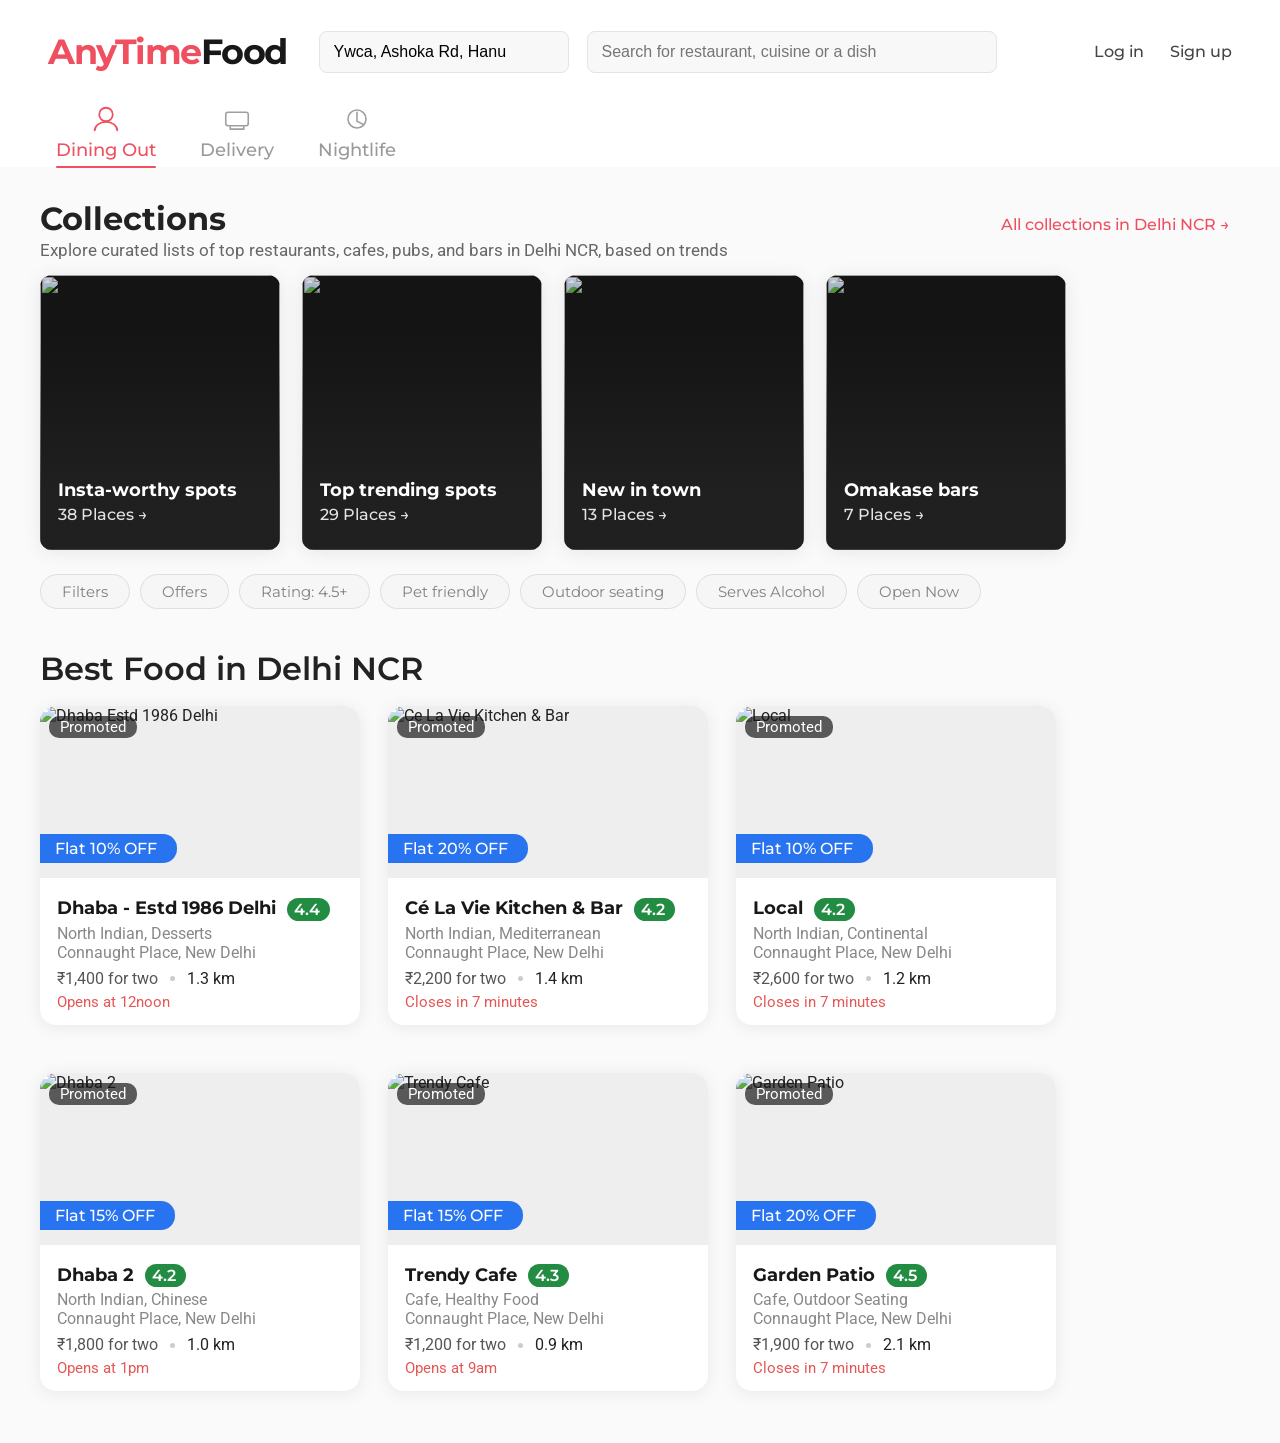
==== diningin.html @ 7a2fdbac "This is my First Website" ====
<!DOCTYPE html>
<html lang="en">
<head>
  <meta charset="UTF-8"/>
  <meta name="viewport" content="width=device-width,initial-scale=1.0"/>
  <title>Zomato Collections Example</title>
  <link href="https://fonts.googleapis.com/css2?family=Montserrat:wght@700;500;400&family=Roboto:wght@400;500&display=swap" rel="stylesheet">
  <style>
    body {
      background: #fafafa;
      font-family: 'Roboto', sans-serif;
      margin: 0;
      padding: 0;
      color: #222;
    }
    /* Header */
    .header {
      display: flex;
      align-items: center;
      padding: 30px 48px 8px 48px;
      background: #fff;
      box-shadow: 0 1px 0 #ececec;
    }
    .logo {
      font-family: 'Montserrat', sans-serif;
      font-size: 2.2rem;
      color: #181818;
      font-weight: bold;
      letter-spacing: -1.5px;
    }
    .logo span { color: #ef4f5f; }
    .searchbar-wrap {
      margin-left: 32px;
      flex: 1;
      display: flex;
      gap: 12px;
      align-items: center;
    }
    .location-input, .search-input {
      border: 1px solid #e4e4e4;
      border-radius: 8px;
      background: #f8f8f8;
      padding: 11px 14px;
      margin-right: 6px;
      font-size: 1rem;
      width: 220px;
    }
    .search-input {
      width: 380px;
      margin-right: 0;
    }
    .nav-auth {
      margin-left: 30px;
      display: flex;
      gap: 26px;
      font-size: 1rem;
      font-family: 'Montserrat',sans-serif;
      font-weight: 500;
      color: #444;
    }
    .nav-auth a { text-decoration: none; color: #444; }
    .nav-auth a:hover { color: #ef4f5f; }

    /* Tabs Navigation */
    .tabs {
      display: flex;
      gap: 44px;
      justify-content: flex-start;
      align-items: center;
      padding: 20px 56px 0 56px;
      background: #fff;
    }
    .tab {
      display: flex;
      flex-direction: column;
      align-items: center;
      cursor: pointer;
      color: #999;
      font-family: 'Montserrat', sans-serif;
      font-size: 1.1rem;
      font-weight: 500;
      position: relative;
      padding-bottom: 7px;
      transition: color 0.18s;
    }
    .tab.selected {
      color: #ef4f5f;
    }
    .tab.selected::after {
      content: '';
      position: absolute;
      left: 0;
      right: 0;
      bottom: -1px;
      height: 2.5px;
      background: #ef4f5f;
      border-radius: 2px;
    }
    .tab svg {
      width: 36px; height: 36px;
      margin-bottom: 2px;
      display: block;
      opacity: 0.7;
    }
    .tab.selected svg { opacity: 1; }
    
    /* Main Section */
    .collections-section {
      max-width: 1200px;
      margin: 32px auto 0;
      padding: 0 26px;
    }
    .collections-header {
      display: flex;
      align-items: baseline;
      justify-content: space-between;
      margin-bottom: 3px;
    }
    .collections-header h2 {
      font-family: 'Montserrat', sans-serif;
      font-weight: 700;
      font-size: 2rem;
      margin: 0;
    }
    .collections-link {
      color: #ef4f5f;
      font-family: 'Montserrat', sans-serif;
      font-size: 1rem;
      text-decoration: none;
      font-weight: 500;
      cursor: pointer;
      margin-right: 10px;
    }
    .collections-desc {
      color: #666;
      font-size: 1.04rem;
      margin-bottom: 15px;
      margin-top: 2px;
    }
    /* Cards */
    .card-list {
      display: flex;
      gap: 22px;
      margin-bottom: 24px;
    }
    .collection-card {
      position: relative;
      border-radius: 12px;
      overflow: hidden;
      cursor: pointer;
      box-shadow: 0 2px 18px rgb(60 60 60 / 10%);
      background: #111;
      transition: transform 0.2s;
      min-width: 220px;
      max-width: 240px;
      flex: 1 1 220px;
      height: 275px;
      display: flex;
      flex-direction: column;
      justify-content: flex-end;
    }
    .collection-card img {
      position: absolute;
      top: 0; left: 0;
      width: 100%; height: 100%;
      object-fit: cover;
      z-index: 1;
      transition: opacity 0.2s;
    }
    .collection-card:hover {
      transform: translateY(-7px) scale(1.02);
      box-shadow: 0 8px 28px 0 rgb(239 79 95 / 30%);
    }
    .card-gradient {
      position: absolute;
      left: 0; right: 0; bottom: 0; top: 0;
      background: linear-gradient(0deg,rgba(35,35,35,0.82) 21%,rgba(35,35,35,0.188) 77%);
      z-index: 2;
    }
    .card-content {
      position: relative;
      z-index: 3;
      color: #fff;
      padding: 0 18px 26px 18px;
      font-family: 'Montserrat', sans-serif;
      pointer-events: none;
    }
    .card-title {
      font-size: 1.1rem;
      font-weight: bold;
      margin-bottom: 5px;
    }
    .card-places {
      font-size: 1rem;
      color: #e3e3e3;
      font-weight: 500;
    }
    /* Responsive */
    @media (max-width: 900px) {
      .header, .tabs { padding: 7vw 3vw 0 3vw; }
      .collections-section { padding: 0 6vw; }
      .card-list { flex-wrap: wrap; gap: 16px; }
      .collection-card { min-width: 150px; max-width: 49vw; height: 185px;}
    }
    .food-grid-section {
  max-width: 1200px;
  margin: 0 auto 40px auto;
  padding: 0 28px;
}

.food-grid-title {
  font-family: 'Montserrat', sans-serif;
  font-size: 2rem;
  margin: 24px 0 18px 0;
  font-weight: 600;
  color: #222;
}

.food-card-list {
  display: flex;
  flex-wrap: wrap;
  gap: 36px 28px;
  justify-content: flex-start;
}

.food-card {
  background: #fff;
  border-radius: 16px;
  box-shadow: 0 2px 16px rgb(80 80 80 / 10%);
  overflow: hidden;
  width: 320px;
  margin-bottom: 12px;
  transition: box-shadow 0.2s, transform 0.2s;
  display: flex;
  flex-direction: column;
}

.food-card:hover {
  box-shadow: 0 6px 30px rgb(239 79 95 / 14%);
  transform: translateY(-6px) scale(1.02);
}

.card-img-wrap {
  position: relative;
  height: 172px;
  width: 100%;
  overflow: hidden;
  background: #eee;
}

.card-img-wrap img {
  width: 100%;
  height: 100%;
  object-fit: cover;
}

.promoted {
  position: absolute;
  top: 10px;
  left: 9px;
  background: rgba(20,20,20,0.68);
  color: #fff;
  font-size: 0.93rem;
  padding: 2px 11px;
  border-radius: 10px;
  z-index: 2;
  font-family: 'Roboto',sans-serif;
}

.offer-banner {
  position: absolute;
  bottom: 15px;
  left: 0;
  background: #2874f0;
  color: #fff;
  font-size: 1rem;
  font-weight: 500;
  padding: 5px 20px 5px 15px;
  border-top-right-radius: 14px;
  border-bottom-right-radius: 14px;
  z-index: 2;
  font-family: 'Montserrat',sans-serif;
}

.offer-banner.blue {
  background: #2874f0;
}

.food-card-body {
  padding: 18px 17px 14px 17px;
  display: flex;
  flex-direction: column;
  min-height: 103px;
}

.restaurant-title {
  font-family: 'Montserrat',sans-serif;
  font-size: 1.13rem;
  font-weight: 700;
  margin-bottom: 3px;
  color: #181818;
}

.rating {
  background: #228c42;
  color: white;
  padding: 2px 10px 2px 7px;
  font-size: 0.99rem;
  font-weight: 600;
  border-radius: 14px;
  margin-left: 6px;
  vertical-align: middle;
  display: inline-block;
}

.food-card-desc {
  color: #888;
  font-size: 0.98rem;
  margin-bottom: 8px;
}
.food-card-meta {
  display: flex;
  align-items: center;
  font-size: 0.97rem;
  gap: 5px;
  color: #555;
  margin-bottom: 5px;
}

.meta-dot {
  display: inline-block;
  width: 5px;
  height: 5px;
  background: #ccc;
  border-radius: 50%;
  margin: 0 7px;
}

.meta-dist {
  text-align: right;
  color: #222;
  font-size: 0.97rem;
}

.food-card-time {
  font-size: 0.95rem;
  color: #e45756;
  font-weight: 500;
}

.food-card-time.close-soon {
  font-weight: 400;
  color: #e45756;
}

.food-card-time.red {
  color: #e45756;
}

/* Responsive styles */
@media (max-width: 1000px) {
  .food-card-list {
    justify-content: center;
  }
  .food-card {
    width: 90vw;
    max-width: 340px;
    margin-bottom: 15px;
  }
}

    
  </style>
</head>
<body>
  <div class="header">
    <span class="logo"><span>AnyTime</span>Food</span>
    <div class="searchbar-wrap">
      <input class="location-input" value="Ywca, Ashoka Rd, Hanu" />
      <input class="search-input" placeholder="Search for restaurant, cuisine or a dish" />
    </div>
    <div class="nav-auth">
      <a href="#">Log in</a>
      <a href="#">Sign up</a>
    </div>
  </div>
  <div class="tabs">
    <div class="tab selected">
      <!-- User SVG icon -->
      <svg viewBox="0 0 32 32" fill="none"><circle cx="16" cy="12" r="6" stroke="#ef4f5f" stroke-width="1.6"/><path d="M6 26c0-4 4.477-7.5 10-7.5S26 22 26 26" stroke="#ef4f5f" stroke-width="1.6" stroke-linecap="round"/></svg>
      Dining Out
    </div>
    <div class="tab">
      <svg viewBox="0 0 32 32" fill="none"><rect x="6" y="10" width="20" height="12" rx="2" stroke="#777" stroke-width="1.4"/><path d="M10 23v2h12v-2" stroke="#777" stroke-width="1.4" stroke-linecap="round"/></svg>
      Delivery
    </div>
    <div class="tab">
      <svg viewBox="0 0 32 32" fill="none"><circle cx="16" cy="16" r="8" stroke="#777" stroke-width="1.4"/><path d="M16 10v8l6 3" stroke="#777" stroke-width="1.4" stroke-linecap="round"/></svg>
      Nightlife
    </div>
  </div>
  <section class="collections-section">
    <div class="collections-header">
      <h2>Collections</h2>
      <a class="collections-link" href="#">All collections in Delhi NCR &rarr;</a>
    </div>
    <div class="collections-desc">
      Explore curated lists of top restaurants, cafes, pubs, and bars in Delhi NCR, based on trends
    </div>
    <div class="card-list">
      <div class="collection-card">
        <img src="https://images.unsplash.com/photo-1504674900247-0877df9cc836?auto=format&fit=crop&w=400&q=80" alt="">
        <div class="card-gradient"></div>
        <div class="card-content">
          <div class="card-title">Insta-worthy spots</div>
          <div class="card-places">38 Places &rarr;</div>
        </div>
      </div>
      <div class="collection-card">
        <img src="https://images.unsplash.com/photo-1506744038136-46273834b3fb?auto=format&fit=crop&w=400&q=80" alt="">
        <div class="card-gradient"></div>
        <div class="card-content">
          <div class="card-title">Top trending spots</div>
          <div class="card-places">29 Places &rarr;</div>
        </div>
      </div>
      <div class="collection-card">
        <img src="https://images.unsplash.com/photo-1464306076886-debca5e8a6b0?auto=format&fit=crop&w=400&q=80" alt="">
        <div class="card-gradient"></div>
        <div class="card-content">
          <div class="card-title">New in town</div>
          <div class="card-places">13 Places &rarr;</div>
        </div>
      </div>
      <div class="collection-card">
        <img src="https://images.unsplash.com/photo-1421622548261-c45bfe178854?auto=format&fit=crop&w=400&q=80" alt="">
        <div class="card-gradient"></div>
        <div class="card-content">
          <div class="card-title">Omakase bars</div>
          <div class="card-places">7 Places &rarr;</div>
        </div>
      </div>
    </div>
    <!-- Filters can go here -->
    <div style="display:flex; gap:10px; flex-wrap:wrap; margin-bottom:40px; font-family:'Montserrat';">
      <div style="background:#f6f6f6; border:1px solid #dedede; color:#818181; border-radius:25px; padding:7px 21px; font-size:15px;">Filters</div>
      <div style="background:#f6f6f6; border:1px solid #dedede; color:#818181; border-radius:25px; padding:7px 21px; font-size:15px;">Offers</div>
      <div style="background:#f6f6f6; border:1px solid #dedede; color:#818181; border-radius:25px; padding:7px 21px; font-size:15px;">Rating: 4.5+</div>
      <div style="background:#f6f6f6; border:1px solid #dedede; color:#818181; border-radius:25px; padding:7px 21px; font-size:15px;">Pet friendly</div>
      <div style="background:#f6f6f6; border:1px solid #dedede; color:#818181; border-radius:25px; padding:7px 21px; font-size:15px;">Outdoor seating</div>
      <div style="background:#f6f6f6; border:1px solid #dedede; color:#818181; border-radius:25px; padding:7px 21px; font-size:15px;">Serves Alcohol</div>
      <div style="background:#f6f6f6; border:1px solid #dedede; color:#818181; border-radius:25px; padding:7px 21px; font-size:15px;">Open Now</div>
    </div>
  </section>
  <!-- Best Food Grid Section -->
<section class="food-grid-section">
  <h2 class="food-grid-title">Best Food in Delhi NCR</h2>
  <div class="food-card-list">
    <!-- CARD 1 -->
    <div class="food-card">
      <div class="card-img-wrap">
        <img src="https://images.unsplash.com/photo-1506744038136-46273834b3fb?auto=format&fit=crop&w=400&q=80" alt="Dhaba Estd 1986 Delhi">
        <span class="promoted">Promoted</span>
        <span class="offer-banner blue">Flat 10% OFF</span>
      </div>
      <div class="food-card-body">
        <div class="restaurant-title">Dhaba - Estd 1986 Delhi <span class="rating green">4.4</span></div>
        <div class="food-card-desc">North Indian, Desserts<br>Connaught Place, New Delhi</div>
        <div class="food-card-meta">
          <span class="meta-text">&#8377;1,400 for two</span>
          <span class="meta-dot"></span>
          <span class="meta-dist">1.3 km</span>
        </div>
        <div class="food-card-time close-soon">Opens at 12noon</div>
      </div>
    </div>
    <!-- CARD 2 -->
    <div class="food-card">
      <div class="card-img-wrap">
        <img src="https://images.unsplash.com/photo-1464306076886-debca5e8a6b0?auto=format&fit=crop&w=400&q=80" alt="Ce La Vie Kitchen & Bar">
        <span class="promoted">Promoted</span>
        <span class="offer-banner blue">Flat 20% OFF</span>
      </div>
      <div class="food-card-body">
        <div class="restaurant-title">Cé La Vie Kitchen & Bar <span class="rating green">4.2</span></div>
        <div class="food-card-desc">North Indian, Mediterranean<br>Connaught Place, New Delhi</div>
        <div class="food-card-meta">
          <span class="meta-text">&#8377;2,200 for two</span>
          <span class="meta-dot"></span>
          <span class="meta-dist">1.4 km</span>
        </div>
        <div class="food-card-time close-soon red">Closes in 7 minutes</div>
      </div>
    </div>
    <!-- CARD 3 -->
    <div class="food-card">
      <div class="card-img-wrap">
        <img src="https://images.unsplash.com/photo-1421622548261-c45bfe178854?auto=format&fit=crop&w=400&q=80" alt="Local">
        <span class="promoted">Promoted</span>
        <span class="offer-banner blue">Flat 10% OFF</span>
      </div>
      <div class="food-card-body">
        <div class="restaurant-title">Local <span class="rating green">4.2</span></div>
        <div class="food-card-desc">North Indian, Continental<br>Connaught Place, New Delhi</div>
        <div class="food-card-meta">
          <span class="meta-text">&#8377;2,600 for two</span>
          <span class="meta-dot"></span>
          <span class="meta-dist">1.2 km</span>
        </div>
        <div class="food-card-time close-soon red">Closes in 7 minutes</div>
      </div>
    </div>
    <!-- CARD 4 -->
    <div class="food-card">
      <div class="card-img-wrap">
        <img src="https://images.unsplash.com/photo-1504674900247-0877df9cc836?auto=format&fit=crop&w=400&q=80" alt="Dhaba 2">
        <span class="promoted">Promoted</span>
        <span class="offer-banner blue">Flat 15% OFF</span>
      </div>
      <div class="food-card-body">
        <div class="restaurant-title">Dhaba 2 <span class="rating green">4.2</span></div>
        <div class="food-card-desc">North Indian, Chinese<br>Connaught Place, New Delhi</div>
        <div class="food-card-meta">
          <span class="meta-text">&#8377;1,800 for two</span>
          <span class="meta-dot"></span>
          <span class="meta-dist">1.0 km</span>
        </div>
        <div class="food-card-time close-soon">Opens at 1pm</div>
      </div>
    </div>
    <!-- CARD 5 -->
    <div class="food-card">
      <div class="card-img-wrap">
        <img src="https://images.unsplash.com/photo-1506744038136-46273834b3fb?auto=format&fit=crop&w=400&q=80" alt="Trendy Cafe">
        <span class="promoted">Promoted</span>
        <span class="offer-banner blue">Flat 15% OFF</span>
      </div>
      <div class="food-card-body">
        <div class="restaurant-title">Trendy Cafe <span class="rating green">4.3</span></div>
        <div class="food-card-desc">Cafe, Healthy Food<br>Connaught Place, New Delhi</div>
        <div class="food-card-meta">
          <span class="meta-text">&#8377;1,200 for two</span>
          <span class="meta-dot"></span>
          <span class="meta-dist">0.9 km</span>
        </div>
        <div class="food-card-time close-soon">Opens at 9am</div>
      </div>
    </div>
    <!-- CARD 6 -->
    <div class="food-card">
      <div class="card-img-wrap">
        <img src="https://images.unsplash.com/photo-1464306076886-debca5e8a6b0?auto=format&fit=crop&w=400&q=80" alt="Garden Patio">
        <span class="promoted">Promoted</span>
        <span class="offer-banner blue">Flat 20% OFF</span>
      </div>
      <div class="food-card-body">
        <div class="restaurant-title">Garden Patio <span class="rating green">4.5</span></div>
        <div class="food-card-desc">Cafe, Outdoor Seating<br>Connaught Place, New Delhi</div>
        <div class="food-card-meta">
          <span class="meta-text">&#8377;1,900 for two</span>
          <span class="meta-dot"></span>
          <span class="meta-dist">2.1 km</span>
        </div>
        <div class="food-card-time close-soon red">Closes in 7 minutes</div>
      </div>
    </div>
  </div>
</section>

</body>
</html>
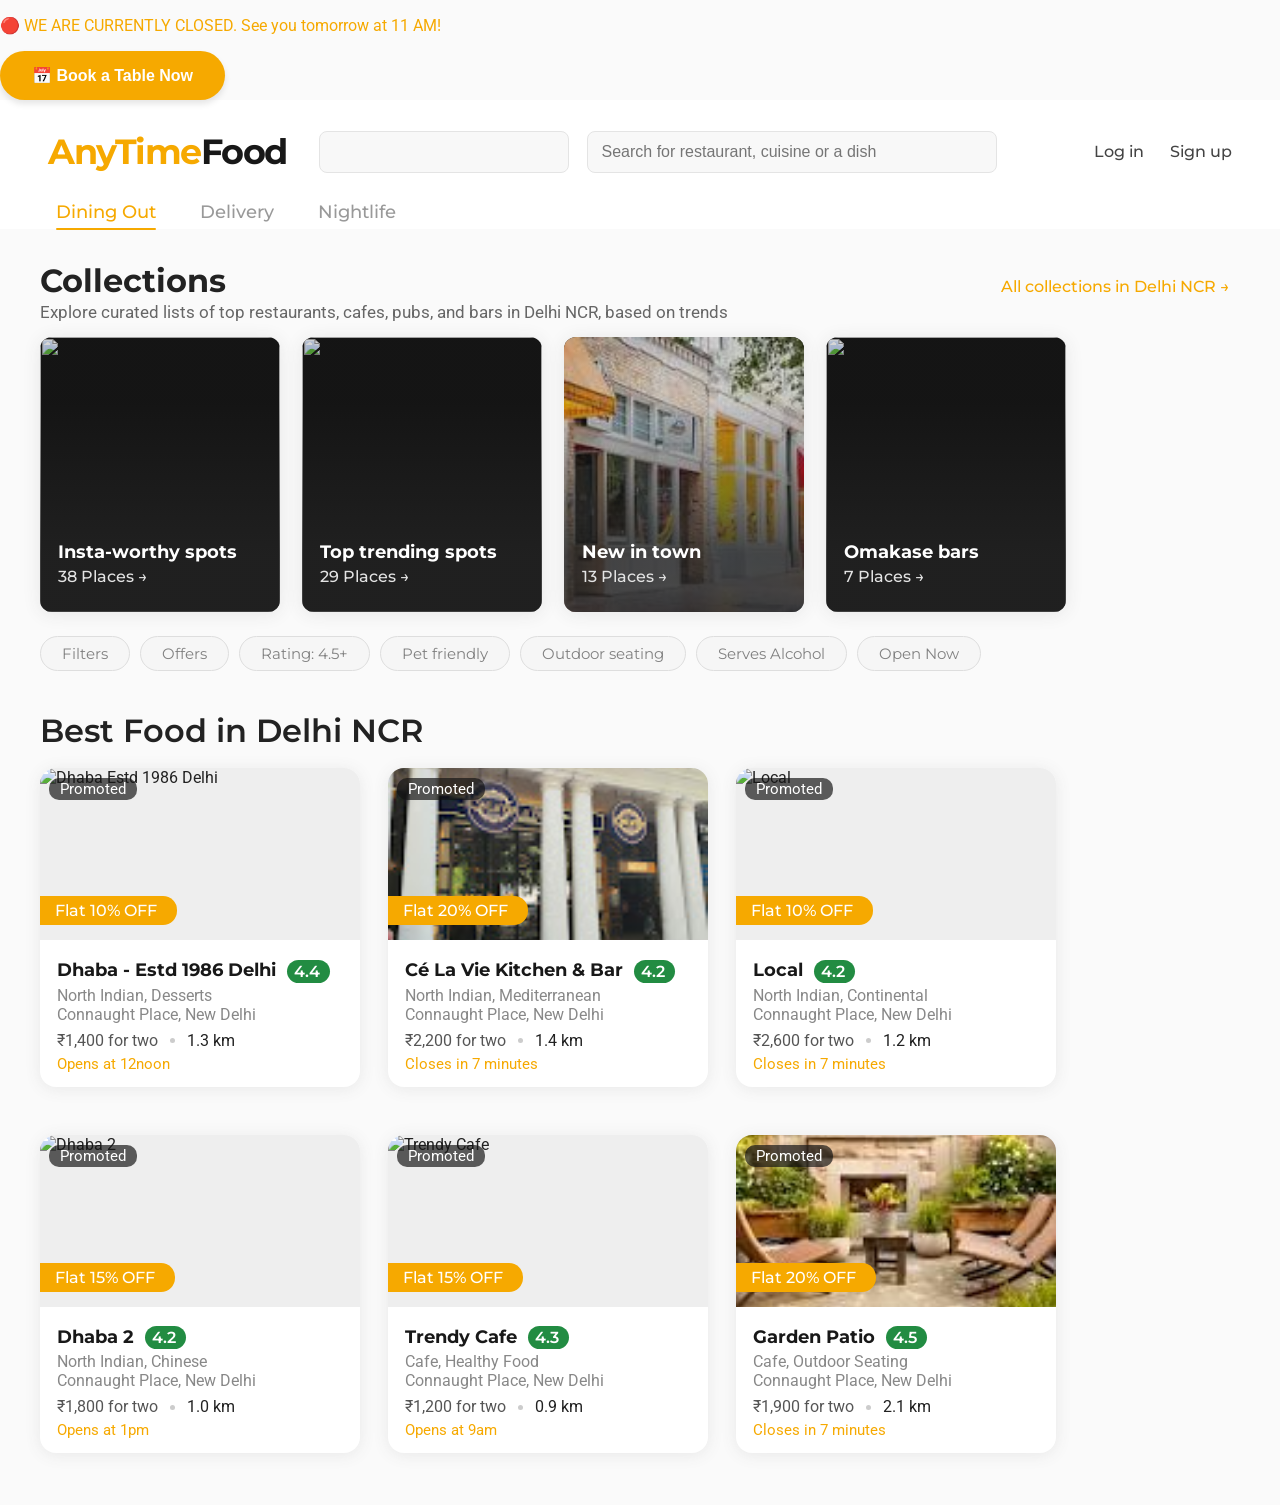
==== commit 7d0be489: "Refactor code structure for improved readability and maintainability" ====
--- a/diningin.html
+++ b/diningin.html
@@ -3,7 +3,7 @@
 <head>
   <meta charset="UTF-8"/>
   <meta name="viewport" content="width=device-width,initial-scale=1.0"/>
-  <title>Zomato Collections Example</title>
+  <title>Dining In</title>
   <link href="https://fonts.googleapis.com/css2?family=Montserrat:wght@700;500;400&family=Roboto:wght@400;500&display=swap" rel="stylesheet">
   <style>
     body {
@@ -13,7 +13,7 @@
       padding: 0;
       color: #222;
     }
-    /* Header */
+
     .header {
       display: flex;
       align-items: center;
@@ -28,7 +28,7 @@
       font-weight: bold;
       letter-spacing: -1.5px;
     }
-    .logo span { color: #ef4f5f; }
+    .logo span { color: #f6a900; }
     .searchbar-wrap {
       margin-left: 32px;
       flex: 1;
@@ -59,9 +59,9 @@
       color: #444;
     }
     .nav-auth a { text-decoration: none; color: #444; }
-    .nav-auth a:hover { color: #ef4f5f; }
-
-    /* Tabs Navigation */
+    .nav-auth a:hover { color: #f6a900; }
+
+    
     .tabs {
       display: flex;
       gap: 44px;
@@ -84,7 +84,7 @@
       transition: color 0.18s;
     }
     .tab.selected {
-      color: #ef4f5f;
+      color: #f6a900;
     }
     .tab.selected::after {
       content: '';
@@ -93,7 +93,7 @@
       right: 0;
       bottom: -1px;
       height: 2.5px;
-      background: #ef4f5f;
+      background: #f6a900;
       border-radius: 2px;
     }
     .tab svg {
@@ -104,7 +104,7 @@
     }
     .tab.selected svg { opacity: 1; }
     
-    /* Main Section */
+   
     .collections-section {
       max-width: 1200px;
       margin: 32px auto 0;
@@ -123,7 +123,7 @@
       margin: 0;
     }
     .collections-link {
-      color: #ef4f5f;
+      color: #f6a900;
       font-family: 'Montserrat', sans-serif;
       font-size: 1rem;
       text-decoration: none;
@@ -137,7 +137,7 @@
       margin-bottom: 15px;
       margin-top: 2px;
     }
-    /* Cards */
+  
     .card-list {
       display: flex;
       gap: 22px;
@@ -195,7 +195,7 @@
       color: #e3e3e3;
       font-weight: 500;
     }
-    /* Responsive */
+ 
     @media (max-width: 900px) {
       .header, .tabs { padding: 7vw 3vw 0 3vw; }
       .collections-section { padding: 0 6vw; }
@@ -271,7 +271,7 @@
   position: absolute;
   bottom: 15px;
   left: 0;
-  background: #2874f0;
+  background: #f6a900;
   color: #fff;
   font-size: 1rem;
   font-weight: 500;
@@ -283,7 +283,7 @@
 }
 
 .offer-banner.blue {
-  background: #2874f0;
+  background: #f6a900;
 }
 
 .food-card-body {
@@ -344,21 +344,20 @@
 
 .food-card-time {
   font-size: 0.95rem;
-  color: #e45756;
+  color: #f6a900;
   font-weight: 500;
 }
 
 .food-card-time.close-soon {
   font-weight: 400;
-  color: #e45756;
+  color: #f6a900;
 }
 
 .food-card-time.red {
-  color: #e45756;
-}
-
-/* Responsive styles */
-@media (max-width: 1000px) {
+  color: #f6a900;
+}
+
+@media (max-width: 900px) {
   .food-card-list {
     justify-content: center;
   }
@@ -368,34 +367,76 @@
     margin-bottom: 15px;
   }
 }
+.book-btn {
+        background-color: #f6a900;
+        color: white;
+        border: none;
+        padding: 15px 32px;
+        text-align: center;
+        text-decoration: none;
+        display: inline-block;
+        font-size: 16px;
+        font-family: Arial, sans-serif;
+        font-weight: bold;
+        border-radius: 50px;
+        cursor: pointer;
+        box-shadow: 0 4px 6px rgba(0,0,0,0.1); 
+        transition: all 0.3s ease; 
+    }
+
+
+    .book-btn:hover {
+        background-color: #f6a900; 
+        transform: scale(1.05);
+        box-shadow: 0 6px 8px rgba(0,0,0,0.2);
+    }
 
     
   </style>
+  <p id="status-msg">Checking status...</p>
+
+<script>
+    const hour = new Date().getHours();
+    const statusElement = document.getElementById("status-msg");
+
+    if (hour >= 11 && hour < 22) {
+        statusElement.innerText = "🟢 WE ARE CURRENTLY OPEN !!";
+        statusElement.style.color = "#f6a900";
+    } else {
+        statusElement.innerText = "🔴 WE ARE CURRENTLY CLOSED. See you tomorrow at 11 AM!";
+        statusElement.style.color = "#f6a900";
+    }
+    
+    
+</script>
+<button class="book-btn" onclick="confirmBooking()">📅 Book a Table Now</button>
+
+<script>
+    function confirmBooking() {
+        alert("Thanks! We are redirecting you to our reservation form...");
+    }
+  </script>
 </head>
 <body>
   <div class="header">
     <span class="logo"><span>AnyTime</span>Food</span>
     <div class="searchbar-wrap">
-      <input class="location-input" value="Ywca, Ashoka Rd, Hanu" />
+      <input class="location-input"/>
       <input class="search-input" placeholder="Search for restaurant, cuisine or a dish" />
     </div>
     <div class="nav-auth">
-      <a href="#">Log in</a>
+      <a href="login.html">Log in</a>
       <a href="#">Sign up</a>
     </div>
   </div>
   <div class="tabs">
     <div class="tab selected">
-      <!-- User SVG icon -->
-      <svg viewBox="0 0 32 32" fill="none"><circle cx="16" cy="12" r="6" stroke="#ef4f5f" stroke-width="1.6"/><path d="M6 26c0-4 4.477-7.5 10-7.5S26 22 26 26" stroke="#ef4f5f" stroke-width="1.6" stroke-linecap="round"/></svg>
       Dining Out
     </div>
     <div class="tab">
-      <svg viewBox="0 0 32 32" fill="none"><rect x="6" y="10" width="20" height="12" rx="2" stroke="#777" stroke-width="1.4"/><path d="M10 23v2h12v-2" stroke="#777" stroke-width="1.4" stroke-linecap="round"/></svg>
       Delivery
     </div>
     <div class="tab">
-      <svg viewBox="0 0 32 32" fill="none"><circle cx="16" cy="16" r="8" stroke="#777" stroke-width="1.4"/><path d="M16 10v8l6 3" stroke="#777" stroke-width="1.4" stroke-linecap="round"/></svg>
       Nightlife
     </div>
   </div>
@@ -425,7 +466,7 @@
         </div>
       </div>
       <div class="collection-card">
-        <img src="https://images.unsplash.com/photo-1464306076886-debca5e8a6b0?auto=format&fit=crop&w=400&q=80" alt="">
+        <img src="[data-uri]" alt="">
         <div class="card-gradient"></div>
         <div class="card-content">
           <div class="card-title">New in town</div>
@@ -441,7 +482,7 @@
         </div>
       </div>
     </div>
-    <!-- Filters can go here -->
+  
     <div style="display:flex; gap:10px; flex-wrap:wrap; margin-bottom:40px; font-family:'Montserrat';">
       <div style="background:#f6f6f6; border:1px solid #dedede; color:#818181; border-radius:25px; padding:7px 21px; font-size:15px;">Filters</div>
       <div style="background:#f6f6f6; border:1px solid #dedede; color:#818181; border-radius:25px; padding:7px 21px; font-size:15px;">Offers</div>
@@ -452,11 +493,9 @@
       <div style="background:#f6f6f6; border:1px solid #dedede; color:#818181; border-radius:25px; padding:7px 21px; font-size:15px;">Open Now</div>
     </div>
   </section>
-  <!-- Best Food Grid Section -->
 <section class="food-grid-section">
   <h2 class="food-grid-title">Best Food in Delhi NCR</h2>
   <div class="food-card-list">
-    <!-- CARD 1 -->
     <div class="food-card">
       <div class="card-img-wrap">
         <img src="https://images.unsplash.com/photo-1506744038136-46273834b3fb?auto=format&fit=crop&w=400&q=80" alt="Dhaba Estd 1986 Delhi">
@@ -474,10 +513,10 @@
         <div class="food-card-time close-soon">Opens at 12noon</div>
       </div>
     </div>
-    <!-- CARD 2 -->
+
     <div class="food-card">
       <div class="card-img-wrap">
-        <img src="https://images.unsplash.com/photo-1464306076886-debca5e8a6b0?auto=format&fit=crop&w=400&q=80" alt="Ce La Vie Kitchen & Bar">
+        <img src="[data-uri]" alt="Ce La Vie Kitchen & Bar">
         <span class="promoted">Promoted</span>
         <span class="offer-banner blue">Flat 20% OFF</span>
       </div>
@@ -492,7 +531,7 @@
         <div class="food-card-time close-soon red">Closes in 7 minutes</div>
       </div>
     </div>
-    <!-- CARD 3 -->
+
     <div class="food-card">
       <div class="card-img-wrap">
         <img src="https://images.unsplash.com/photo-1421622548261-c45bfe178854?auto=format&fit=crop&w=400&q=80" alt="Local">
@@ -510,7 +549,7 @@
         <div class="food-card-time close-soon red">Closes in 7 minutes</div>
       </div>
     </div>
-    <!-- CARD 4 -->
+  
     <div class="food-card">
       <div class="card-img-wrap">
         <img src="https://images.unsplash.com/photo-1504674900247-0877df9cc836?auto=format&fit=crop&w=400&q=80" alt="Dhaba 2">
@@ -528,7 +567,7 @@
         <div class="food-card-time close-soon">Opens at 1pm</div>
       </div>
     </div>
-    <!-- CARD 5 -->
+   
     <div class="food-card">
       <div class="card-img-wrap">
         <img src="https://images.unsplash.com/photo-1506744038136-46273834b3fb?auto=format&fit=crop&w=400&q=80" alt="Trendy Cafe">
@@ -546,10 +585,10 @@
         <div class="food-card-time close-soon">Opens at 9am</div>
       </div>
     </div>
-    <!-- CARD 6 -->
+  
     <div class="food-card">
       <div class="card-img-wrap">
-        <img src="https://images.unsplash.com/photo-1464306076886-debca5e8a6b0?auto=format&fit=crop&w=400&q=80" alt="Garden Patio">
+        <img src="[data-uri]" alt="Garden Patio">
         <span class="promoted">Promoted</span>
         <span class="offer-banner blue">Flat 20% OFF</span>
       </div>
